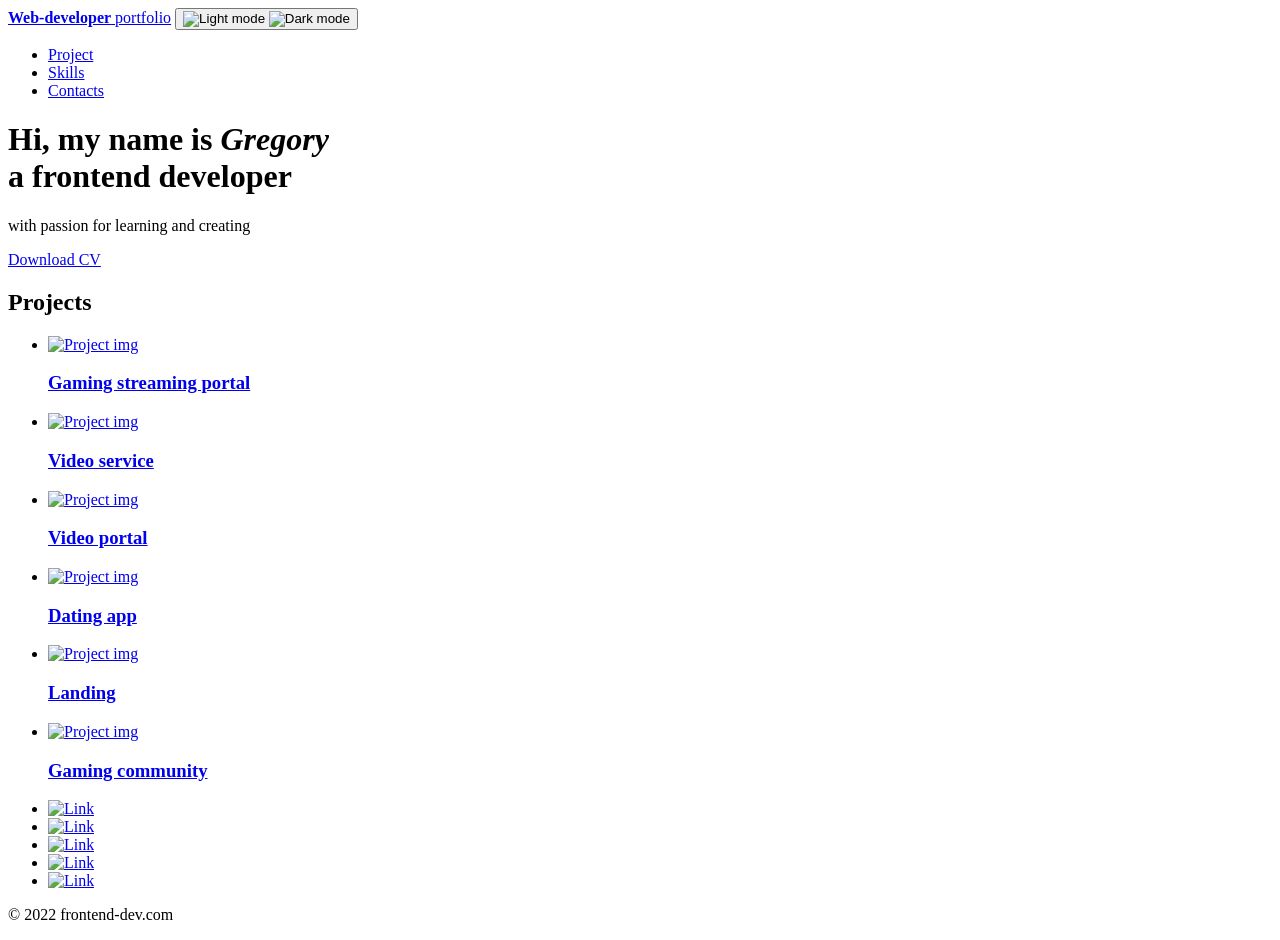
==== index.html @ ce291fdf "Add files via upload" ====
<!DOCTYPE html>
<html lang="en">
<head>
    <meta charset="UTF-8">
    <meta name="viewport" content="width=device-width, initial-scale=1.0">
    <title>Freelancer portfolio</title>
    <link rel="stylesheet" href="./css/main.css">
</head>
<body>
<nav class="nav ">
   <div class="container">
        <div class="nav-row">
            <a href="./index.html" class="logo"><strong>Web-developer</strong> portfolio</a>

            <button class="dark-mode-btn ">
                <img src="img/icons/Sun.svg" alt="Light mode" class="dark-mode-btn__icon">
                <img src="img/icons/Moon.svg" alt="Dark mode" class="dark-mode-btn__icon">
            </button>


            <ul class="nav-list">
                <li class="nav-list_item"> <a href="./project-page.html" class="nav-list_link nav-list_link--active">Project</a></li>
                <li class="nav-list_item"> <a href="./skills.html" class="nav-list_link">Skills</a></li>
                <li class="nav-list_item"> <a href="./contacts.html" class="nav-list_link">Contacts</a></li>
            </ul>
        </div>  
   </div>
</nav>


<header class="header ">
        <div class="header__wrapper">
                <h1 class="header__title">
                <strong>Hi, my name is <em>Gregory</em></strong><br>
                a frontend developer
                </h1>
            <div class="header__text">
                <p>with passion for learning and creating</p> 
            </div>
            <a href="#!" class="btn">Download CV</a>
        </div>
</header>

<main class="section ">
    <div class="container">
        <h2 class="title-1">Projects</h2>
        <ul class="projects">   
            <li class="project">
                <a href="./project-page.html">
                <img src="./img/projects/01.jpg" alt="Project img" class="project__img">
                <h3 class="project__title">Gaming streaming portal</h3></a>
            </li>
            <li class="project">
                <a href="./project-page.html">
                <img src="./img/projects/02.jpg" alt="Project img" class="project__img">
                <h3 class="project__title">Video service</h3></a>
            </li>
            <li class="project">
                <a href="./project-page.html">
                <img src="./img/projects/03.jpg" alt="Project img" class="project__img">
                <h3 class="project__title">Video portal</h3>
            </a>
            </li>
            <li class="project">
                <a href="./project-page.html">
                <img src="./img/projects/04.jpg" alt="Project img" class="project__img">
                <h3 class="project__title">Dating app</h3></a>
            </li>
            <li class="project">
                <a href="./project-page.html">
                <img src="./img/projects/05.jpg" alt="Project img" class="project__img">
                <h3 class="project__title">Landing</h3></a>
            </li>
            <li class="project">
                <a href="./project-page.html">
                <img src="./img/projects/06.jpg" alt="Project img" class="project__img">
                <h3 class="project__title">Gaming community</h3></a>
            </li>
        
        </ul>
    </div>

</main>

<footer class="footer">
    <div class="container">
        <div class="footer__wrapper">
            <ul class="social">
                <li class="social__item"><a href="#!"><img src="./img/icons/vk.svg" alt="Link"></a></li>
                <li class="social__item"><a href="#!"><img src="./img/icons/instagram.svg" alt="Link"></a></li>
                <li class="social__item"><a href="#!"><img src="./img/icons/twitter.svg" alt="Link"></a></li>
                <li class="social__item"><a href="#!"><img src="./img/icons/gitHub.svg" alt="Link"></a></li>
                <li class="social__item"><a href="#!"><img src="./img/icons/linkedIn.svg" alt="Link"></a></li>
            </ul>
            <div class="copyright">
                <p>© 2022 frontend-dev.com</p>
            </div>
        </div>
    </div>
</footer>
    <script src="js/main.js"></script>
</body>
</html>
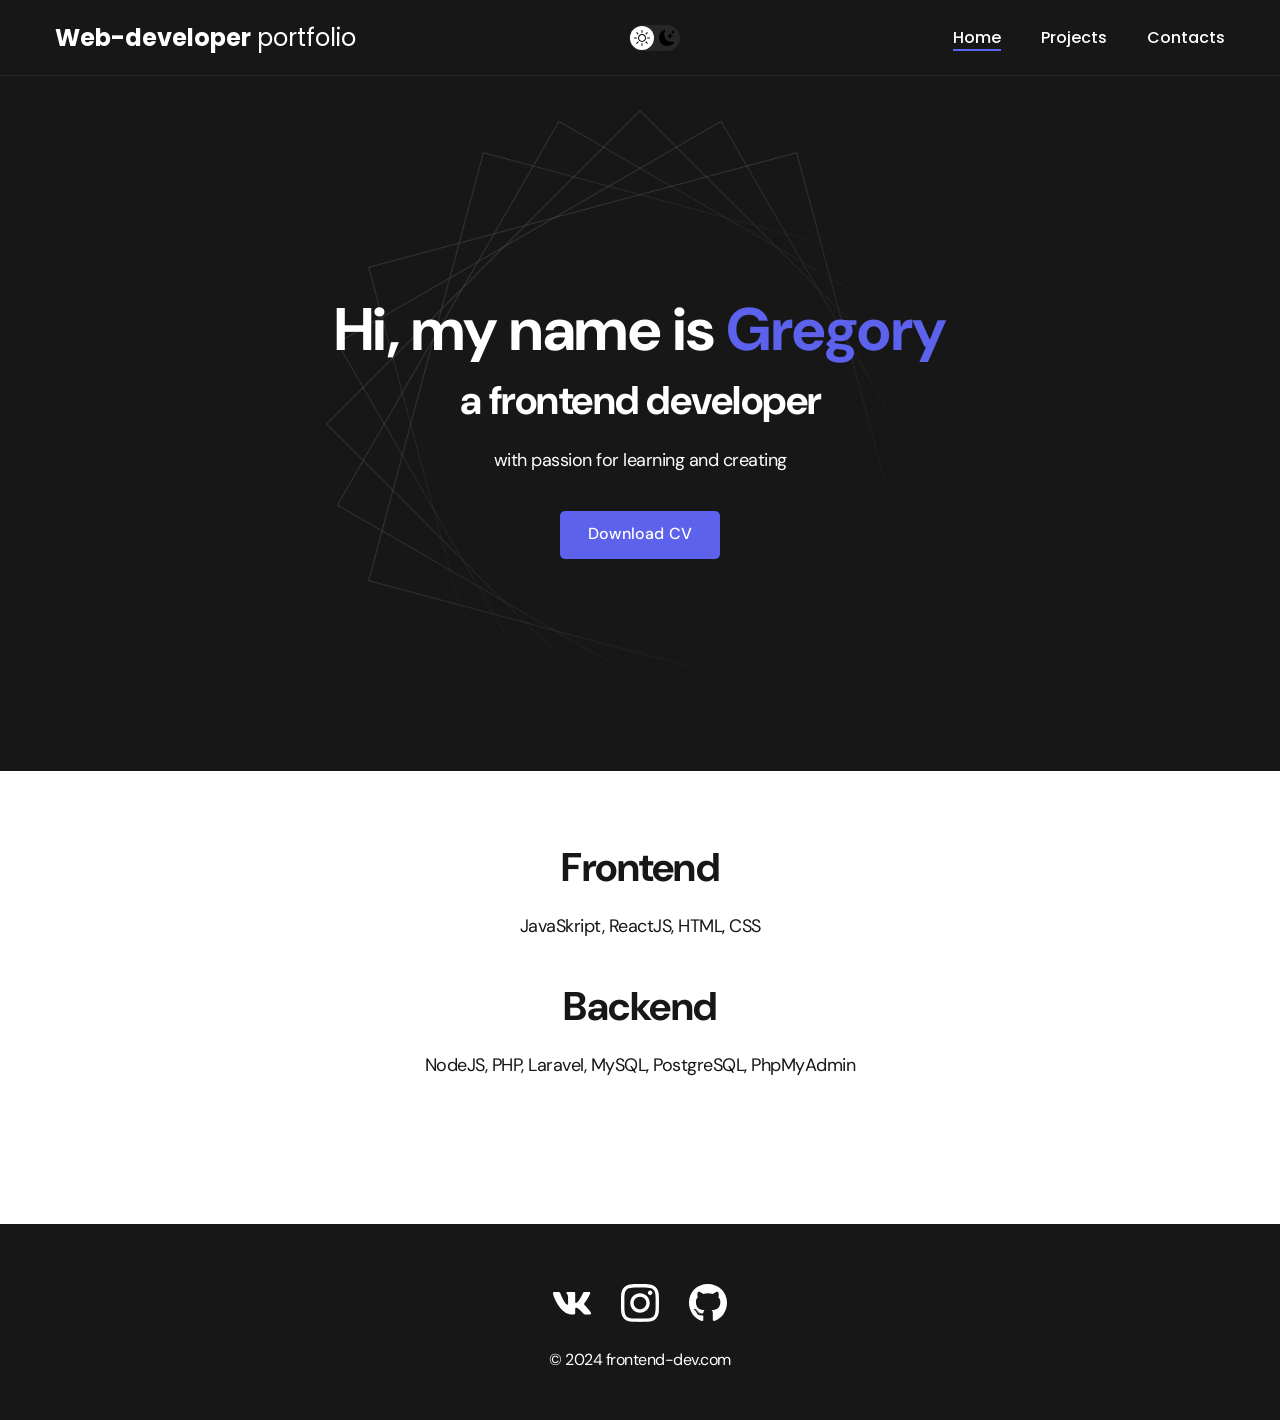
==== commit 6c558007: "and" ====
--- a/index.html
+++ b/index.html
@@ -1,103 +1,88 @@
-<!DOCTYPE html>
-<html lang="en">
-<head>
-    <meta charset="UTF-8">
-    <meta name="viewport" content="width=device-width, initial-scale=1.0">
-    <title>Freelancer portfolio</title>
-    <link rel="stylesheet" href="./css/main.css">
-</head>
-<body>
-<nav class="nav ">
-   <div class="container">
-        <div class="nav-row">
-            <a href="./index.html" class="logo"><strong>Web-developer</strong> portfolio</a>
-
-            <button class="dark-mode-btn ">
-                <img src="img/icons/Sun.svg" alt="Light mode" class="dark-mode-btn__icon">
-                <img src="img/icons/Moon.svg" alt="Dark mode" class="dark-mode-btn__icon">
-            </button>
-
-
-            <ul class="nav-list">
-                <li class="nav-list_item"> <a href="./project-page.html" class="nav-list_link nav-list_link--active">Project</a></li>
-                <li class="nav-list_item"> <a href="./skills.html" class="nav-list_link">Skills</a></li>
-                <li class="nav-list_item"> <a href="./contacts.html" class="nav-list_link">Contacts</a></li>
-            </ul>
-        </div>  
-   </div>
-</nav>
-
-
-<header class="header ">
-        <div class="header__wrapper">
-                <h1 class="header__title">
-                <strong>Hi, my name is <em>Gregory</em></strong><br>
-                a frontend developer
-                </h1>
-            <div class="header__text">
-                <p>with passion for learning and creating</p> 
-            </div>
-            <a href="#!" class="btn">Download CV</a>
-        </div>
-</header>
-
-<main class="section ">
-    <div class="container">
-        <h2 class="title-1">Projects</h2>
-        <ul class="projects">   
-            <li class="project">
-                <a href="./project-page.html">
-                <img src="./img/projects/01.jpg" alt="Project img" class="project__img">
-                <h3 class="project__title">Gaming streaming portal</h3></a>
-            </li>
-            <li class="project">
-                <a href="./project-page.html">
-                <img src="./img/projects/02.jpg" alt="Project img" class="project__img">
-                <h3 class="project__title">Video service</h3></a>
-            </li>
-            <li class="project">
-                <a href="./project-page.html">
-                <img src="./img/projects/03.jpg" alt="Project img" class="project__img">
-                <h3 class="project__title">Video portal</h3>
-            </a>
-            </li>
-            <li class="project">
-                <a href="./project-page.html">
-                <img src="./img/projects/04.jpg" alt="Project img" class="project__img">
-                <h3 class="project__title">Dating app</h3></a>
-            </li>
-            <li class="project">
-                <a href="./project-page.html">
-                <img src="./img/projects/05.jpg" alt="Project img" class="project__img">
-                <h3 class="project__title">Landing</h3></a>
-            </li>
-            <li class="project">
-                <a href="./project-page.html">
-                <img src="./img/projects/06.jpg" alt="Project img" class="project__img">
-                <h3 class="project__title">Gaming community</h3></a>
-            </li>
-        
-        </ul>
-    </div>
-
-</main>
-
-<footer class="footer">
-    <div class="container">
-        <div class="footer__wrapper">
-            <ul class="social">
-                <li class="social__item"><a href="#!"><img src="./img/icons/vk.svg" alt="Link"></a></li>
-                <li class="social__item"><a href="#!"><img src="./img/icons/instagram.svg" alt="Link"></a></li>
-                <li class="social__item"><a href="#!"><img src="./img/icons/twitter.svg" alt="Link"></a></li>
-                <li class="social__item"><a href="#!"><img src="./img/icons/gitHub.svg" alt="Link"></a></li>
-                <li class="social__item"><a href="#!"><img src="./img/icons/linkedIn.svg" alt="Link"></a></li>
-            </ul>
-            <div class="copyright">
-                <p>© 2022 frontend-dev.com</p>
-            </div>
-        </div>
-    </div>
-</footer>
-    <script src="js/main.js"></script>
-</body>
+<!DOCTYPE html>
+<html lang="en">
+<head>
+    <meta charset="UTF-8">
+    <meta name="viewport" content="width=device-width, initial-scale=1.0">
+    <title>Freelancer portfolio</title>
+    <link rel="stylesheet" href="./css/main.css">
+</head>
+<body>
+    
+<nav class="nav ">
+   <div class="container">
+        <div class="nav-row">
+            <a href="./index.html" class="logo"  ><strong>Web-developer</strong> portfolio</a>
+
+            <button class="dark-mode-btn ">
+                <img src="img/icons/Sun.svg" alt="Light mode" class="dark-mode-btn__icon">
+                <img src="img/icons/Moon.svg" alt="Dark mode" class="dark-mode-btn__icon">
+            </button>
+
+            <button class="mobile-nav-btn">
+                <span></span>
+                <span></span>
+                <span></span>
+            </button>
+
+            <ul class="nav-list">
+                <li class="nav-list_item"> <a href="./index.html" class="nav-list_link nav-list_link--active">Home</a></li>
+                <li class="nav-list_item"> <a href="./project.html" class="nav-list_link">Projects</a></li>
+                <li class="nav-list_item"> <a href="./contacts.html" class="nav-list_link">Contacts</a></li>
+            </ul>
+        </div>  
+   </div>
+</nav>
+
+
+<header class="header ">
+        <div class="header__wrapper">
+                <h1 class="header__title">
+                <strong>Hi, my name is <em>Gregory</em></strong><br>
+                a frontend developer
+                </h1>
+            <div class="header__text">
+                <p>with passion for learning and creating</p> 
+            </div>
+            <a href="https://drive.google.com/file/d/19QWPZF1fWF9mKuZJJKui-YVSOAKrHI-4/view?usp=sharing" class="btn">Download CV</a>
+        </div>
+</header>
+
+<main class="section ">
+    <div class="container">
+       
+        <ul class="content-list">
+
+            <li class="content-list__item">
+                <h2 class="title-2">Frontend</h2>
+                <p>JavaSkript, ReactJS, HTML, CSS</p>
+            </li>
+            <li class="content-list__item">
+                <h2 class="title-2">Backend</h2>
+                <p>NodeJS, PHP, Laravel, MySQL, PostgreSQL, PhpMyAdmin</p>
+                
+            </li>
+
+        </ul>
+
+    </div>
+</main>
+
+
+<footer class="footer">
+    <div class="container">
+        <div class="footer__wrapper">
+            <ul class="social">
+                <li class="social__item"><a href="https://vk.com/gr1gaw"><img src="./img/icons/vk.svg" alt="VK"></a></li>
+                <li class="social__item"><a href="https://www.instagram.com/grisha291"><img src="./img/icons/instagram.svg" alt="Instagram"></a></li>
+                <li class="social__item"><a href="https://github.com/grisha193"><img src="./img/icons/gitHub.svg" alt="GitHub"></a></li>
+            </ul>
+            <div class="copyright">
+                <p>© 2024 frontend-dev.com</p>
+            </div>
+        </div>
+    </div>
+</footer>
+
+    <script src="js/main.js"></script>
+</body>
 </html>
--- a/css/main.css
+++ b/css/main.css
@@ -0,0 +1,667 @@
+@import "./reset.css";
+@import url('https://fonts.googleapis.com/css2?family=DM+Sans:wght@400;500;700&family=Poppins:wght@400;500;700&display=swap');
+
+/*
+font-family: 'DM Sans', sans-serif;
+font-family: 'Poppins', sans-serif;
+*/
+
+/* * {
+    border: 1px solid red;
+} */
+
+:root {
+    --blackpure: #000;
+    --black: #171718;
+    --black-border: #26292D;
+    --white: #fff;
+    --purple: #5C62EC;
+
+    --text-color: var(--black);
+
+    --dark-bg: var(--black);
+    --dark-border: var(--black-border);
+    --header-text: var(--white);
+    --accent: var(--purple);
+
+    /* Light mode */
+    --page-bg: var(--white);
+    --text-color: var(--black);
+
+    --title-1: var(--accent);
+
+    --project-card-bg: var(--white);
+    --project-card-text: var(--black);
+    --box-shadow: 0px 5px 35px rgba(0, 0, 0, 0.25);
+}
+
+.dark {
+     /* Dark mode */
+    --page-bg: #252526;
+    --text-color: var(--white);
+
+    --title-1: var(--white);
+
+    --project-card-bg: var(--black);
+    --project-card-text: var(--white);
+    --box-shadow: 0px 5px 35px rgba(0, 0, 0, 0.8);
+}
+
+
+html, body {
+    display: flex;
+    flex-direction: column;
+    min-height: 100vh;
+
+    font-family: 'DM Sans', sans-serif;
+    letter-spacing: -0.5px;
+
+    background-color: var(--page-bg);
+    color: var(--text-color);
+   
+}
+
+/* General */
+
+.container {
+    margin: 0 auto;
+    padding: 0 15px;
+    max-width: 1200px;
+  
+
+}
+
+.none {
+    display: none !important;
+}
+
+.section {
+    padding: 70px 0;
+}
+
+.title-1 {
+    margin-bottom: 60px;
+
+    font-size: 60px;
+    font-weight: 700;
+    line-height: 1.3;
+    color: var(--title-1);
+    text-align: center;
+}
+
+.title-2 {
+    margin-bottom: 20px;
+
+    font-size: 40px;
+    font-weight: 700;
+    line-height: 1.3;
+}
+
+/* Работа с навигацией Nav */
+
+.nav {
+    background-color:var(--dark-bg);
+    color:var(--header-text);
+    padding:20px 0 ;
+    border-bottom:1px solid var(--dark-border);
+    letter-spacing: normal;
+    
+} 
+
+.nav-row{
+    display: flex;
+    justify-content: space-between;
+    align-items: center;
+    column-gap: 30px;
+    row-gap: 20px;
+    flex-wrap: wrap;
+    
+
+}
+
+.logo{
+    color: var(--header-text);
+    font-size: 24px;
+    font-family: 'Poppins', sans-serif;
+    
+}
+
+.logo strong {
+    font-weight: 700;
+  
+}
+
+.nav-list{
+    display: flex;
+    align-items: center;
+    column-gap: 40px;
+    font-style: 16px;
+    font-weight: 500;
+    font-family: 'Poppins', sans-serif;
+    
+}
+
+.nav-list_link{
+    color: var(--header-text);
+    transition: opacity 0.2 ease;
+}
+
+.nav-list_link:hover{
+    opacity: 0.8;
+}
+
+.nav-list_link--active{
+    position: relative;
+}
+
+.nav-list_link--active::before{
+    content: "";
+    position: absolute;
+    left: 0;
+    top: 100%;
+    display: block;
+    height: 2px;
+    width: 100%;
+    background-color: var(--purple);
+}
+
+/* Mobile menu */
+.mobile-nav-btn {
+    display: none;
+    background: none;
+    border: none;
+    cursor: pointer;
+    padding: 0;
+    width: 30px;
+    height: 30px;
+    position: relative;
+    z-index: 1001;
+}
+
+.mobile-nav-btn span {
+    display: block;
+    width: 100%;
+    height: 3px;
+    background-color: var(--header-text);
+    margin: 5px 0;
+    transition: 0.3s;
+    border-radius: 2px;
+}
+
+.mobile-nav-btn.active span:nth-child(1) {
+    transform: rotate(45deg) translate(5px, 5px);
+}
+
+.mobile-nav-btn.active span:nth-child(2) {
+    opacity: 0;
+}
+
+.mobile-nav-btn.active span:nth-child(3) {
+    transform: rotate(-45deg) translate(7px, -6px);
+}
+
+/* Dark mode btn */
+.dark-mode-btn{
+    position: relative;
+    display: flex;
+    justify-content: space-between;
+    width: 51px;
+    height: 26px; 
+    background-color: #272727;
+    border-radius: 50px;
+    padding: 5px;
+  
+}
+
+.dark-mode-btn::before{
+     content: ""; 
+    display:block;
+    width: 24px;
+    height: 24px;
+    border-radius: 50%;
+    background-color: var(--white);
+    position: absolute;
+    top: 1px;
+    left: 1px;
+
+    transition: left 0.2s ease-in;
+}
+
+.dark-mode-btn--active::before{
+    left: 26px;
+}
+
+.dark-mode-btn__icon{
+    position: relative;
+    z-index: 9;
+}
+
+
+/* Header */
+
+.header {
+    padding: 40px 0;
+    min-height: 695px;
+
+    display: flex;
+    justify-content: center;
+    align-items: center;
+
+    background-color: var(--dark-bg);
+    background-image:url('../img/Header_bg.png');
+    background-repeat: no-repeat;
+    background-size: auto;
+    background-position: center center;
+
+    color: var(--header-text);
+    text-align: center;
+}
+
+.header__wrapper {
+    padding: 0 15px;
+    max-width: 660px;
+}
+
+.header__title {
+    margin-bottom: 20px;
+    font-size: 40px;
+    font-weight: 700;
+    line-height: 1.4;
+}
+
+.header__title strong {
+    font-size: 60px;
+    font-weight: 700;
+}
+
+.header__title em {
+    font-style: normal;
+    color: var(--accent);
+}
+
+.header__text {
+    margin-bottom: 40px;
+    font-size: 18px;
+    line-height: 1.333;
+}
+
+.header__text p + p{
+    margin-top: 0.5em;
+}
+
+/* Btn */
+
+.btn {
+    display: inline-block;
+    height: 48px;
+    padding: 12px 28px;
+
+    border-radius: 5px;
+    background-color: var(--accent);
+    color: var(--white);
+    letter-spacing: 0.15px;
+    font-size: 16px;
+    font-weight: 500;
+
+    transition: opacity 0.2s ease-in;
+}
+
+.btn:hover {
+    opacity: 0.8;
+}
+
+.btn:active {
+    position: relative;
+    top: 1px;
+}
+
+/* Btn outline */
+
+.btn-outline {
+    display: flex;
+    column-gap: 10px;
+    align-items: center;
+
+    height: 48px;
+    padding: 12px 20px;
+
+    border-radius: 5px;
+    border: 1px solid var(--blackpure);
+    background-color: var(--white);
+    color: var(--blackpure);
+
+    transition: opacity 0.2s ease-in;
+}
+
+.btn-outline:hover {
+    opacity: 0.8;
+}
+
+.btn-outline:active {
+    position: relative;
+    top: 1px;
+}
+
+/* Projects  */
+
+.projects {
+    display: flex;
+    justify-content: center;
+    flex-wrap: wrap;
+    column-gap: 30px;
+    row-gap: 30px;
+}
+
+.project {
+    max-width: 370px;
+    background-color: var(--project-card-bg);
+    box-shadow: var(--box-shadow);
+    border-radius: 10px;
+}
+
+.project__img {
+    border-radius: 10px;
+}
+
+.project__title {
+    padding: 15px 20px 25px;
+    font-weight: 700;
+    font-size: 24px;
+    line-height: 1.3;
+    color: var(--project-card-text);
+}
+.project__title_desc{
+    padding: 0px  25px;
+    font-weight: 700;
+    font-size: 14px;
+    line-height: 1.3;
+    color: grey;
+}
+
+/* Project details */
+
+.project-details {
+    margin: 0 auto;
+    max-width: 865px;
+
+    display: flex;
+    flex-direction: column;
+    align-items: center;
+
+    text-align: center;
+}
+
+.project-details__cover {
+    max-width: 100%;
+    margin-bottom: 40px;
+
+    box-shadow: 0px 5px 35px rgba(0, 0, 0, 0.25);
+    border-radius: 10px;
+}
+
+.project-details__desc {
+    margin-bottom: 30px;
+
+    font-weight: 700;
+    font-size: 24px;
+    line-height: 1.3;
+}
+
+/* Content list */
+
+.content-list {
+    margin: 0 auto;
+    max-width: 570px;
+    display: flex;
+    flex-direction: column;
+    align-items: center;
+    row-gap: 40px;
+    text-align: center;
+    margin-bottom: 75px;
+}
+
+.content-list a {
+    color: var(--accent);
+}
+
+.content-list__item {
+    font-size: 18px;
+    line-height: 1.5;
+   
+}
+
+.content-list__item p + p {
+    margin-top: 0.5em;
+}
+
+/* Footer */
+
+.footer {
+    margin-top: auto;
+    padding: 60px 0 50px;
+    background-color: var(--dark-bg);
+    color: var(--header-text);
+}
+
+.footer__wrapper {
+    display: flex;
+    flex-direction: column;
+    align-items: center;
+    row-gap: 27px;
+}
+
+.social {
+    display: flex;
+    column-gap: 30px;
+    align-items: center;
+}
+
+.copyright {
+    font-size: 16px;
+}
+
+.copyright p + p {
+    margin-top: 0.5em;
+}
+
+/* Responsive Design */
+
+/* Large screens (1200px and up) */
+@media (min-width: 1200px) {
+    .container {
+        max-width: 1200px;
+    }
+}
+
+/* Medium screens (992px and up) */
+@media (max-width: 1199px) {
+    .container {
+        max-width: 960px;
+    }
+}
+
+/* Small screens (768px and up) */
+@media (max-width: 991px) {
+    .container {
+        max-width: 720px;
+    }
+    
+    .title-1 {
+        font-size: 50px;
+    }
+    
+    .title-2 {
+        font-size: 32px;
+    }
+    
+    .header__title {
+        font-size: 32px;
+    }
+    
+    .header__title strong {
+        font-size: 48px;
+    }
+}
+
+/* Mobile screens (576px and up) */
+@media (max-width: 767px) {
+    .container {
+        max-width: 540px;
+        padding: 0 20px;
+    }
+    
+    .section {
+        padding: 40px 0;
+    }
+    
+    .title-1 {
+        font-size: 40px;
+        margin-bottom: 40px;
+    }
+    
+    .title-2 {
+        font-size: 28px;
+    }
+    
+    .header {
+        padding: 20px 0;
+        min-height: 500px;
+    }
+    
+    .header__title {
+        font-size: 28px;
+    }
+    
+    .header__title strong {
+        font-size: 36px;
+    }
+    
+    .header__text {
+        font-size: 16px;
+    }
+    
+    .nav-list {
+        position: fixed;
+        top: 0;
+        right: -100%;
+        width: 100%;
+        height: 100vh;
+        background-color: var(--dark-bg);
+        flex-direction: column;
+        justify-content: center;
+        align-items: center;
+        gap: 30px;
+        transition: right 0.3s ease;
+        z-index: 1000;
+    }
+    
+    .nav-list.active {
+        right: 0;
+    }
+    
+    .mobile-nav-btn {
+        display: block;
+    }
+    
+    .nav-row {
+        justify-content: space-between;
+    }
+    
+    .projects {
+        column-gap: 20px;
+        row-gap: 20px;
+    }
+    
+    .project {
+        max-width: 100%;
+        width: 100%;
+    }
+    
+    .project__img {
+        width: 100%;
+        height: auto;
+    }
+    
+    .project__title {
+        font-size: 20px;
+        padding: 15px;
+    }
+    
+    .project__title_desc {
+        font-size: 12px;
+        padding: 0 15px 15px;
+    }
+    
+    .content-list {
+        row-gap: 30px;
+        margin-bottom: 50px;
+    }
+    
+    .content-list__item {
+        font-size: 16px;
+    }
+    
+    .footer {
+        padding: 40px 0 30px;
+    }
+    
+    .social {
+        column-gap: 20px;
+    }
+}
+
+/* Extra small screens (up to 575px) */
+@media (max-width: 575px) {
+    .container {
+        padding: 0 15px;
+    }
+    
+    .title-1 {
+        font-size: 32px;
+    }
+    
+    .title-2 {
+        font-size: 24px;
+    }
+    
+    .header__title {
+        font-size: 24px;
+    }
+    
+    .header__title strong {
+        font-size: 28px;
+    }
+    
+    .header__text {
+        font-size: 14px;
+    }
+    
+    .btn {
+        height: 44px;
+        padding: 10px 24px;
+        font-size: 14px;
+    }
+    
+    .btn-outline {
+        height: 44px;
+        padding: 10px 16px;
+        font-size: 14px;
+    }
+    
+    .logo {
+        font-size: 20px;
+    }
+    
+    .project__title {
+        font-size: 18px;
+    }
+    
+    .content-list__item {
+        font-size: 14px;
+    }
+    
+    .copyright {
+        font-size: 14px;
+    }
+}
+
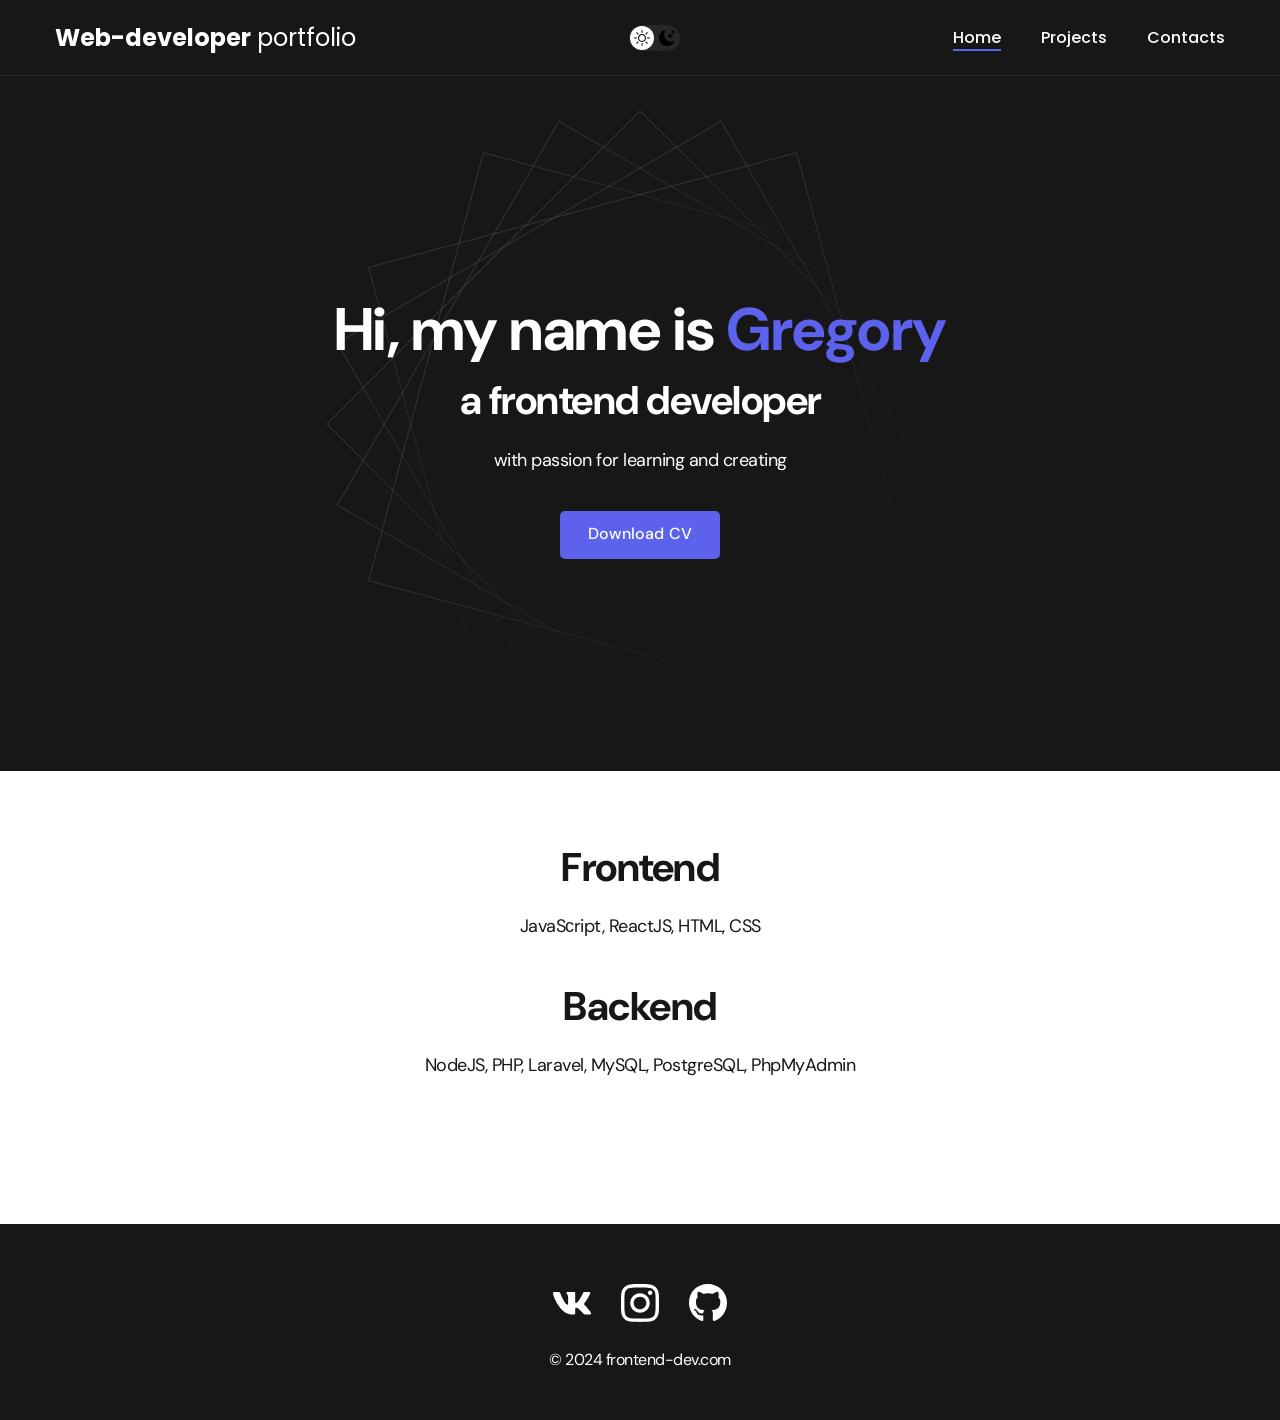
==== commit e6635a46: "add link" ====
--- a/index.html
+++ b/index.html
@@ -54,7 +54,7 @@
 
             <li class="content-list__item">
                 <h2 class="title-2">Frontend</h2>
-                <p>JavaSkript, ReactJS, HTML, CSS</p>
+                <p>JavaSсript, ReactJS, HTML, CSS</p>
             </li>
             <li class="content-list__item">
                 <h2 class="title-2">Backend</h2>
